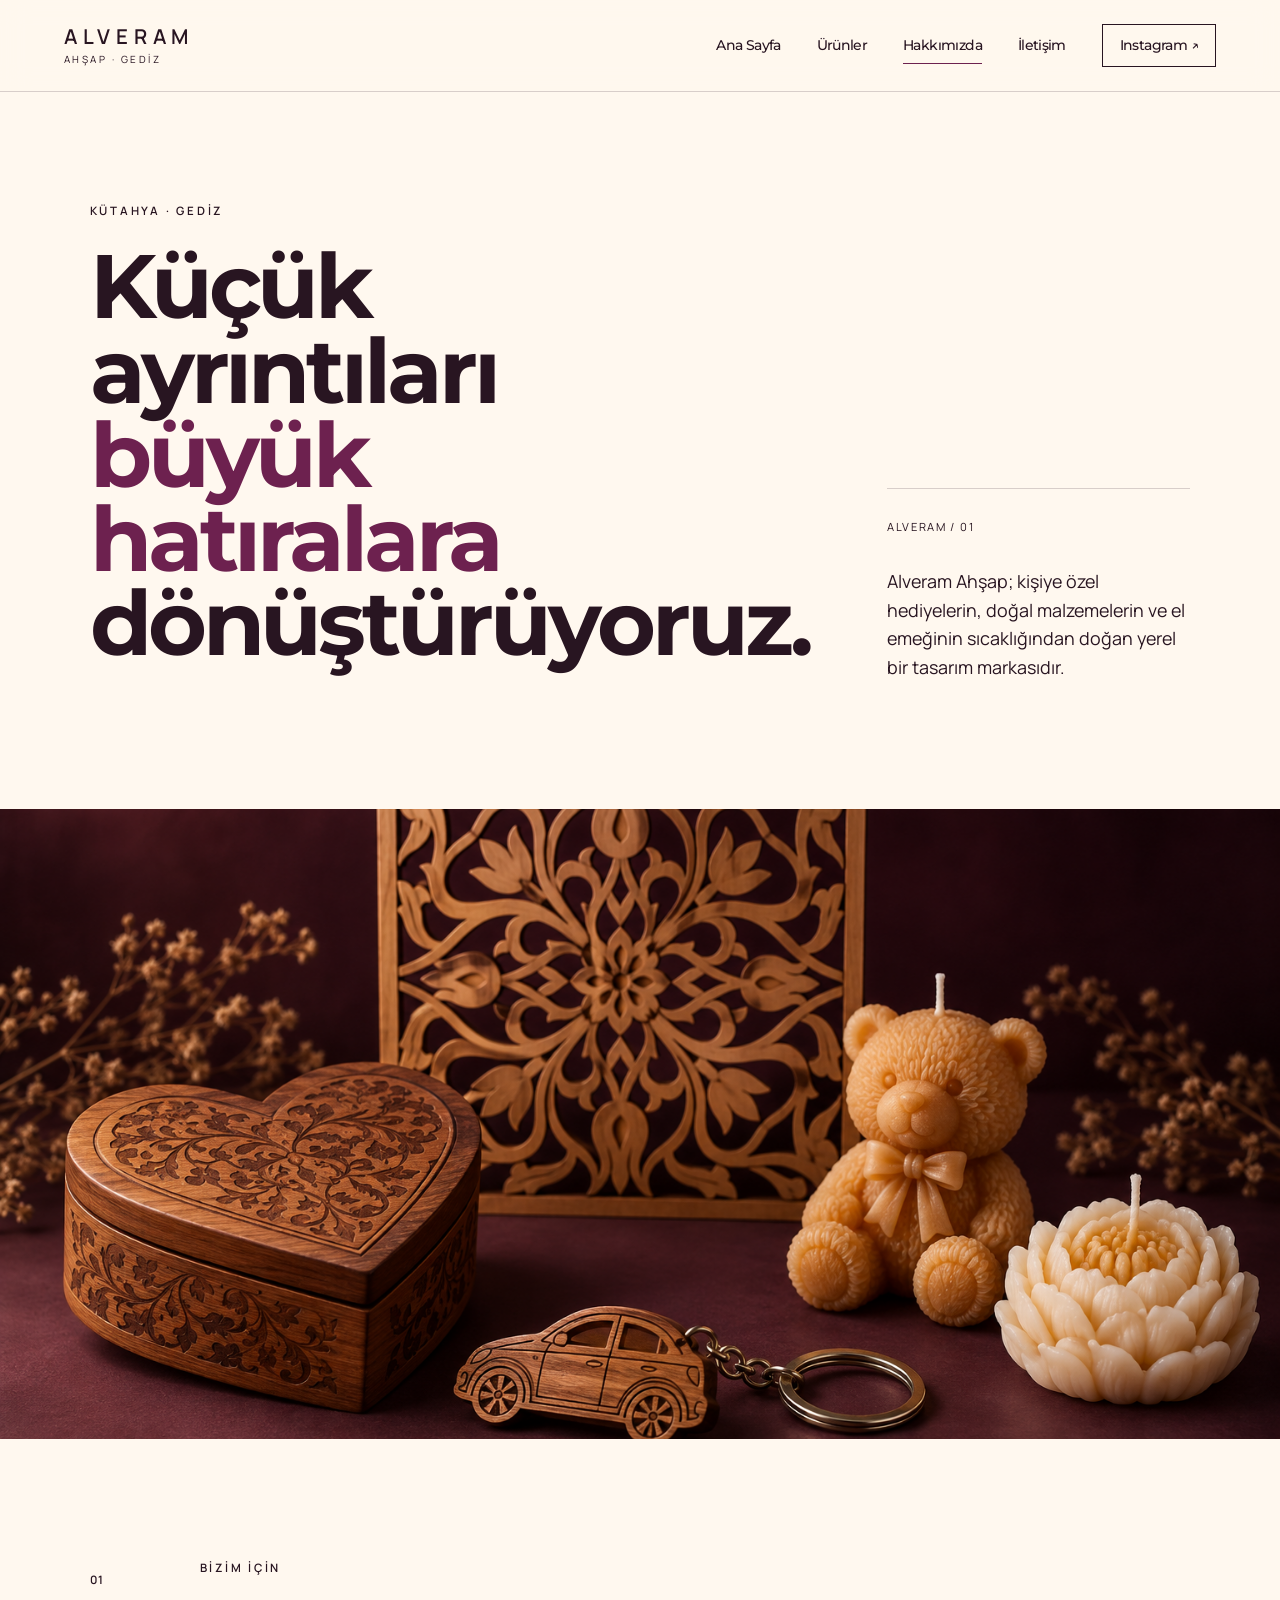
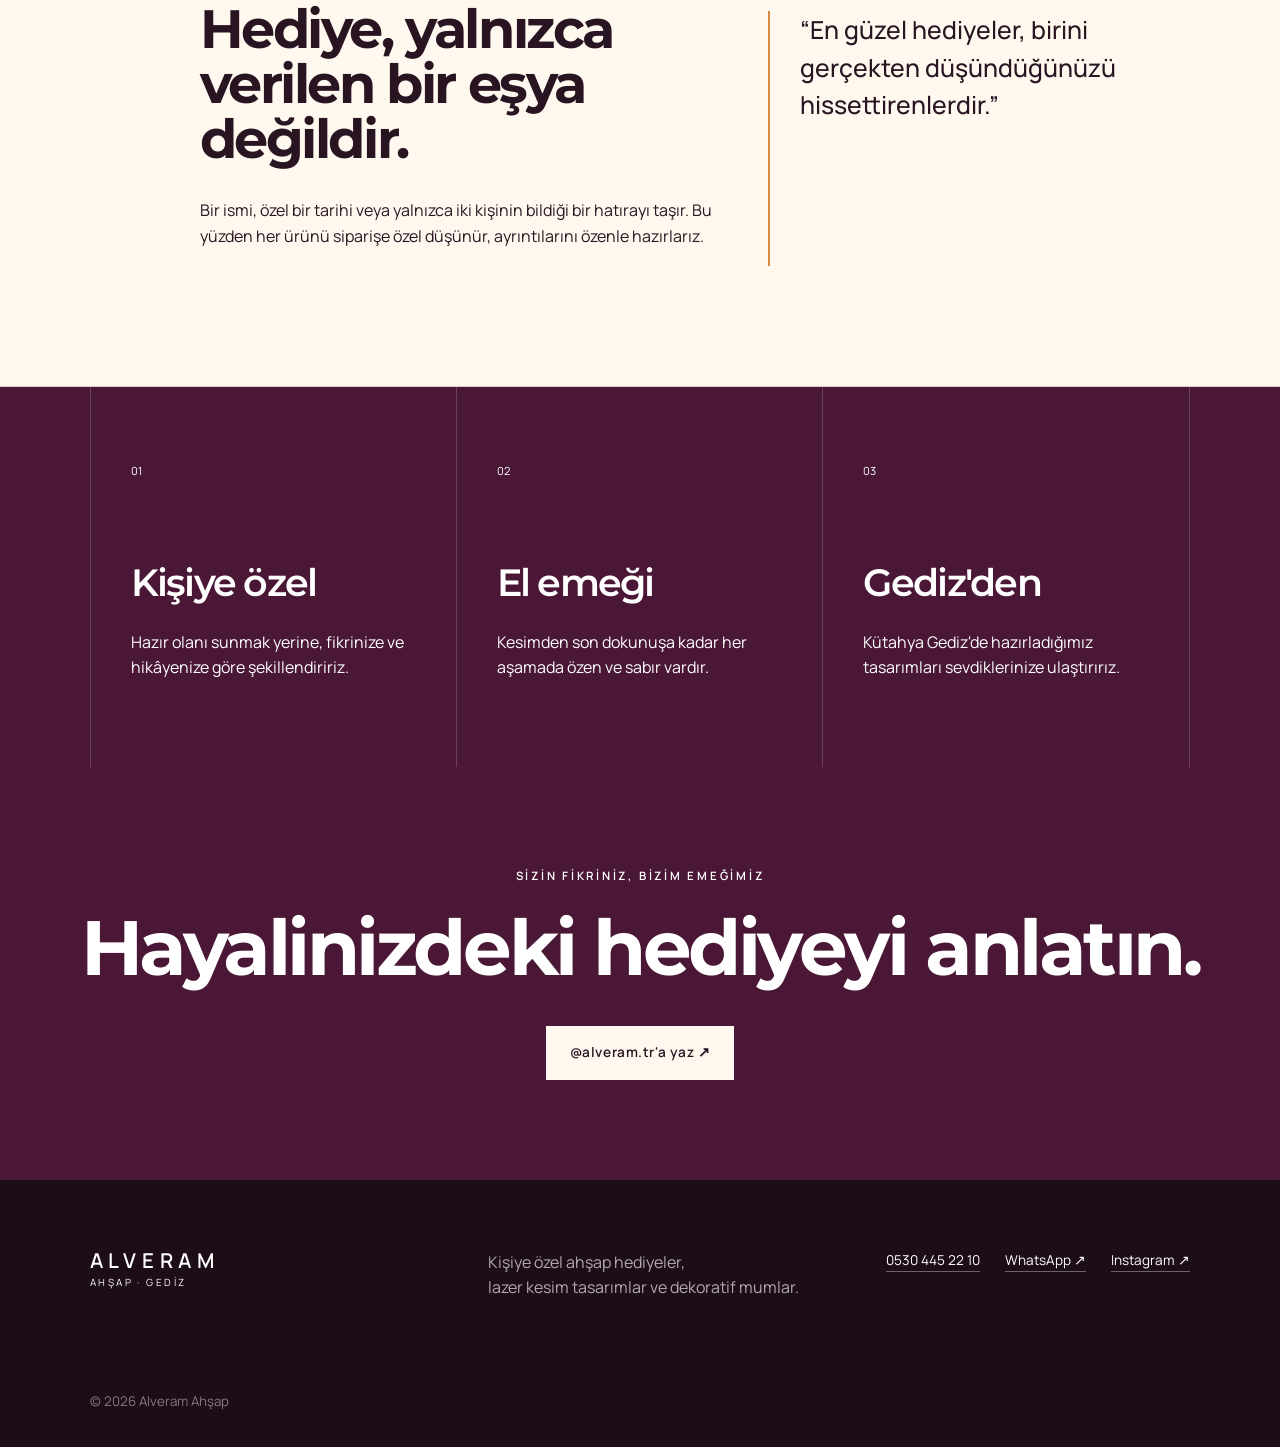
==== hakkimizda.html @ 9554a05e "Add files via upload" ====
<!doctype html>
<html lang="tr"><head><meta charset="UTF-8"><meta name="viewport" content="width=device-width,initial-scale=1"><title>Hakkımızda | Alveram Ahşap</title><meta name="description" content="Alveram Ahşap'ın kişiye özel, el emeği ahşap ve dekoratif mum tasarımlarını yakından tanıyın."><link rel="icon" href="assets/favicon.svg"><link rel="stylesheet" href="assets/style.css"></head>
<body><div id="site-header"></div><main class="page"><section class="about-hero"><div><p class="eyebrow">KÜTAHYA · GEDİZ</p><h1>Küçük ayrıntıları<br><em>büyük hatıralara</em><br>dönüştürüyoruz.</h1></div><div class="about-note"><span>ALVERAM / 01</span><p>Alveram Ahşap; kişiye özel hediyelerin, doğal malzemelerin ve el emeğinin sıcaklığından doğan yerel bir tasarım markasıdır.</p></div></section><section class="about-image"><img src="assets/hero.jpg" alt="Alveram Ahşap el emeği hediye koleksiyonu"></section><section class="manifesto"><p class="section-no">01</p><div><p class="eyebrow">BİZİM İÇİN</p><h2>Hediye, yalnızca verilen bir eşya değildir.</h2><p>Bir ismi, özel bir tarihi veya yalnızca iki kişinin bildiği bir hatırayı taşır. Bu yüzden her ürünü siparişe özel düşünür, ayrıntılarını özenle hazırlarız.</p></div><blockquote>“En güzel hediyeler, birini gerçekten düşündüğünüzü hissettirenlerdir.”</blockquote></section><section class="values"><article><span>01</span><h3>Kişiye özel</h3><p>Hazır olanı sunmak yerine, fikrinize ve hikâyenize göre şekillendiririz.</p></article><article><span>02</span><h3>El emeği</h3><p>Kesimden son dokunuşa kadar her aşamada özen ve sabır vardır.</p></article><article><span>03</span><h3>Gediz'den</h3><p>Kütahya Gediz'de hazırladığımız tasarımları sevdiklerinize ulaştırırız.</p></article></section><section class="cta compact"><p class="eyebrow">SİZİN FİKRİNİZ, BİZİM EMEĞİMİZ</p><h2>Hayalinizdeki hediyeyi anlatın.</h2><a class="button light" href="https://www.instagram.com/alveram.tr/" target="_blank" rel="noopener">@alveram.tr'a yaz ↗</a></section></main><div id="site-footer"></div><script src="assets/app.js"></script></body></html>
---- assets/style.css ----
@import url('https://fonts.googleapis.com/css2?family=Manrope:wght@400;500;600;700&family=Montserrat:wght@600;700;800&display=swap');
:root{--ink:#281521;--plum:#4a1736;--berry:#6d214f;--rose:#e7a8b9;--cream:#fff8ef;--sand:#f2e2ce;--gold:#d68c42;--line:rgba(40,21,33,.18);--serif:'Montserrat',sans-serif;--sans:'Manrope',sans-serif}
*{box-sizing:border-box}html{scroll-behavior:smooth}body{margin:0;background:var(--cream);color:var(--ink);font-family:var(--sans);font-size:16px;line-height:1.6}body.menu-open{overflow:hidden}img{display:block;width:100%;height:100%;object-fit:cover}a{color:inherit;text-decoration:none}.nav{height:92px;padding:0 clamp(22px,5vw,76px);display:flex;align-items:center;justify-content:space-between;border-bottom:1px solid var(--line);position:relative;z-index:20;background:rgba(255,248,239,.94);backdrop-filter:blur(14px)}.brand{display:flex;flex-direction:column;line-height:1}.brand span{font-weight:600;font-size:1.28rem;letter-spacing:.28em}.brand small{font-size:.62rem;letter-spacing:.25em;margin-top:8px}.nav nav{display:flex;align-items:center;gap:clamp(18px,2.8vw,42px)}.nav nav a{font-size:.85rem;font-weight:500;position:relative}.nav nav a:not(.nav-cta)::after{content:'';position:absolute;left:0;right:100%;bottom:-8px;height:1px;background:var(--berry);transition:.3s}.nav nav a:hover::after,.nav nav a.active::after{right:0}.nav-cta{border:1px solid var(--ink);padding:10px 17px}.menu-toggle{display:none;border:0;background:none;width:44px;height:44px;padding:11px}.menu-toggle i{display:block;height:1px;background:var(--ink);margin:7px 0}.hero{min-height:calc(100vh - 92px);display:grid;grid-template-columns:46% 54%;padding-left:clamp(22px,7vw,110px);overflow:hidden}.hero-copy{display:flex;flex-direction:column;justify-content:center;padding:70px 8vw 70px 0;position:relative}.hero-copy:after{content:'A';position:absolute;font-family:var(--serif);font-style:italic;font-size:29rem;line-height:1;color:rgba(109,33,79,.045);z-index:-1;left:-4vw;bottom:-5rem}.eyebrow{font-size:.72rem;font-weight:600;letter-spacing:.24em;margin:0 0 24px}.hero h1,.page-head h1,.about-hero h1,.contact-hero h1{font-size:clamp(3.5rem,7vw,7rem);line-height:.9;letter-spacing:-.055em;margin:0 0 34px;font-weight:500}.hero h1 em,.page-head h1 em,.about-hero h1 em,.contact-hero h1 em{font-family:var(--serif);color:var(--berry);font-weight:500}.hero-copy>p:not(.eyebrow){max-width:520px;font-size:1.12rem}.hero-actions{display:flex;align-items:center;gap:30px;margin-top:28px}.button{display:inline-flex;justify-content:center;align-items:center;min-height:54px;padding:13px 24px;font-size:.85rem;font-weight:600;letter-spacing:.04em}.primary{background:var(--plum);color:white}.text-link{font-size:.9rem;font-weight:600;border-bottom:1px solid var(--ink);padding-bottom:4px}.hero-visual{position:relative;min-height:650px;background:var(--plum)}.hero-visual img{filter:saturate(.92)}.stamp{position:absolute;left:-60px;bottom:60px;width:122px;height:122px;border-radius:50%;background:var(--gold);display:flex;align-items:center;justify-content:center;text-align:center;font-size:.68rem;font-weight:600;letter-spacing:.16em;transform:rotate(-9deg)}.intro,.process,.manifesto,.order-guide{padding:120px clamp(22px,7vw,110px);display:grid;grid-template-columns:70px minmax(260px,1fr) minmax(280px,.8fr);gap:40px;border-bottom:1px solid var(--line)}.section-no{font-size:.72rem;font-weight:600;letter-spacing:.14em}.intro h2,.process h2,.catalog-title h2,.manifesto h2,.order-guide h2{font-family:var(--serif);font-size:clamp(2.2rem,4.2vw,4rem);font-style:italic;font-weight:500;line-height:1.08;margin:0}.intro>p:last-child{max-width:450px;margin-top:48px}.featured{display:grid;grid-template-columns:1fr 1fr}.feature-card{height:680px;position:relative;overflow:hidden}.feature-card:after{content:'';position:absolute;inset:40% 0 0;background:linear-gradient(transparent,rgba(28,8,20,.88))}.feature-card img{transition:transform .7s}.feature-card:hover img{transform:scale(1.035)}.feature-card>div{position:absolute;z-index:2;left:50px;right:50px;bottom:42px;color:white}.feature-card span,.contact-card>span{font-size:.67rem;letter-spacing:.18em;font-weight:600}.feature-card h3{font-family:var(--serif);font-size:2.2rem;font-style:italic;margin:7px 0 12px}.feature-card a{font-size:.8rem;border-bottom:1px solid currentColor;padding-bottom:4px}.process{background:var(--sand);grid-template-columns:70px .65fr 1.35fr}.process ol{list-style:none;padding:0;margin:0}.process li{display:grid;grid-template-columns:50px 1fr;column-gap:18px;padding:24px 0;border-top:1px solid var(--line)}.process li b{grid-row:1/3;font-size:.7rem}.process li span{font-weight:600;font-size:1.1rem}.process li p{margin:5px 0 0;color:rgba(40,21,33,.68)}.cta{padding:130px 22px;text-align:center;background:var(--plum);color:white}.cta h2{font-family:var(--serif);font-size:clamp(3rem,7vw,6.5rem);font-style:italic;font-weight:500;line-height:1;margin:0 0 38px}.light{background:var(--cream);color:var(--ink)}.page{overflow:hidden}.page-head{padding:110px clamp(22px,7vw,110px) 80px}.page-head>p:last-child{max-width:590px;font-size:1.1rem}.category-nav{position:sticky;top:0;z-index:12;display:flex;justify-content:center;gap:10px;padding:16px 22px;background:var(--plum);color:white}.category-nav a{padding:8px 18px;font-size:.8rem;border:1px solid rgba(255,255,255,.3)}.catalog-section{padding:110px clamp(22px,7vw,110px)}.catalog-section.alt{background:var(--sand)}.catalog-title{display:grid;grid-template-columns:70px 1fr;gap:40px;margin-bottom:58px}.product-grid{display:grid;grid-template-columns:repeat(3,1fr);border-top:1px solid var(--line);border-left:1px solid var(--line)}.product-card{min-height:330px;padding:35px;border-right:1px solid var(--line);border-bottom:1px solid var(--line);display:flex;flex-direction:column;justify-content:flex-end}.product-card.visual{padding:0;grid-row:span 2;min-height:660px}.product-card.visual.tall{grid-row:auto;min-height:430px}.product-card>span{font-size:.7rem;letter-spacing:.14em;margin-bottom:auto}.product-card h3{font-family:var(--serif);font-style:italic;font-weight:500;font-size:2rem;line-height:1.1;margin:30px 0 10px}.product-card p{margin:0;color:rgba(40,21,33,.68)}.compact{padding:100px 22px}.compact h2{font-size:clamp(2.7rem,6vw,5.5rem)}.about-hero{padding:110px clamp(22px,7vw,110px);display:grid;grid-template-columns:1.4fr .6fr;gap:7vw;align-items:end}.about-note{border-top:1px solid var(--line);padding-top:24px}.about-note span{font-size:.7rem;letter-spacing:.15em}.about-note p{font-size:1.12rem;margin-top:28px}.about-image{height:70vh;min-height:540px}.manifesto{grid-template-columns:70px 1fr .8fr}.manifesto>div>p:last-child{max-width:650px;margin-top:32px}.manifesto blockquote{font-family:var(--serif);font-size:2rem;font-style:italic;line-height:1.35;margin:52px 0 0;padding-left:30px;border-left:2px solid var(--gold)}.values{display:grid;grid-template-columns:repeat(3,1fr);background:var(--plum);color:white;padding:0 clamp(22px,7vw,110px)}.values article{padding:70px 40px;min-height:320px;border-right:1px solid rgba(255,255,255,.18)}.values article:first-child{border-left:1px solid rgba(255,255,255,.18)}.values span{font-size:.7rem}.values h3{font-family:var(--serif);font-style:italic;font-size:2.4rem;font-weight:500;margin:70px 0 12px}.contact-hero{padding:110px clamp(22px,7vw,110px) 90px}.contact-hero>p:last-child{max-width:670px;font-size:1.12rem}.contact-grid{display:grid;grid-template-columns:1fr 1fr}.contact-card{min-height:420px;padding:60px clamp(28px,6vw,90px);display:flex;flex-direction:column;align-items:flex-start}.contact-card.instagram{background:var(--berry);color:white}.contact-card.location{background:var(--sand)}.contact-card h2{font-family:var(--serif);font-size:clamp(2.7rem,5vw,5rem);font-style:italic;font-weight:500;margin:50px 0 15px;line-height:1}.contact-card p{max-width:480px}.contact-card b{margin-top:auto;border-bottom:1px solid currentColor}.order-guide{grid-template-columns:70px .8fr 1.2fr}.order-guide ul{list-style:none;margin:0;padding:0}.order-guide li{padding:22px 0;border-top:1px solid var(--line);font-weight:500}.order-guide li span{display:inline-block;width:54px;font-size:.7rem}footer{padding:70px clamp(22px,7vw,110px) 35px;background:#1d0d17;color:white;display:grid;grid-template-columns:1fr 1fr auto;gap:50px;align-items:start}.footer-brand{color:white}footer p{margin:0;color:rgba(255,255,255,.65)}footer>div:nth-child(3){display:flex;gap:25px}footer a{font-size:.85rem;border-bottom:1px solid rgba(255,255,255,.35)}footer>small{grid-column:1/-1;margin-top:40px;color:rgba(255,255,255,.45)}
@media(max-width:900px){.nav{height:76px}.nav nav{display:none;position:fixed;inset:76px 0 0;background:var(--cream);flex-direction:column;align-items:flex-start;padding:50px 28px;gap:28px}.nav nav.open{display:flex}.nav nav a{font-family:var(--serif);font-style:italic;font-size:2rem}.nav-cta{font-family:var(--sans)!important;font-style:normal!important;font-size:.85rem!important}.menu-toggle{display:block}.hero{grid-template-columns:1fr;padding:0}.hero-copy{padding:80px 24px}.hero-copy:after{font-size:18rem}.hero-visual{min-height:520px}.stamp{left:auto;right:20px;bottom:20px;width:102px;height:102px}.intro,.process,.manifesto,.order-guide{padding:80px 24px;grid-template-columns:45px 1fr}.intro>p:last-child,.process ol,.manifesto blockquote,.order-guide ul{grid-column:2}.featured{grid-template-columns:1fr}.feature-card{height:560px}.feature-card>div{left:26px;right:26px}.process{grid-template-columns:45px 1fr}.page-head,.about-hero,.contact-hero{padding:80px 24px 60px}.category-nav{justify-content:flex-start;overflow-x:auto}.category-nav a{white-space:nowrap}.catalog-section{padding:80px 24px}.product-grid{grid-template-columns:1fr 1fr}.product-card.visual{grid-row:auto;min-height:430px}.about-hero{grid-template-columns:1fr}.about-image{height:58vh}.values{grid-template-columns:1fr;padding:0 24px}.values article,.values article:first-child{border-left:1px solid rgba(255,255,255,.18);border-bottom:1px solid rgba(255,255,255,.18)}.contact-grid{grid-template-columns:1fr}.order-guide{grid-template-columns:45px 1fr}footer{grid-template-columns:1fr 1fr}.footer-brand{grid-column:1/-1}}
@media(max-width:580px){.brand span{font-size:1.05rem}.hero h1,.page-head h1,.about-hero h1,.contact-hero h1{font-size:3.3rem}.hero-actions{align-items:flex-start;flex-direction:column}.hero-visual{min-height:440px}.intro,.process,.manifesto,.order-guide{grid-template-columns:1fr;gap:20px}.intro>p:last-child,.process ol,.manifesto blockquote,.order-guide ul{grid-column:1}.section-no{margin-bottom:0}.feature-card{height:500px}.catalog-title{grid-template-columns:1fr;gap:12px}.product-grid{grid-template-columns:1fr}.product-card{min-height:270px}.contact-card{min-height:380px}.cta{padding:90px 22px}footer{grid-template-columns:1fr}footer>div:nth-child(3){flex-direction:column;align-items:flex-start;gap:12px}}
@media(prefers-reduced-motion:reduce){html{scroll-behavior:auto}.feature-card img{transition:none}}

/* Daha doğal, çağdaş marka tipografisi */
:root{--serif:'Montserrat',sans-serif;--sans:'Manrope',sans-serif}
.hero h1,.page-head h1,.about-hero h1,.contact-hero h1,.intro h2,.process h2,.catalog-title h2,.manifesto h2,.order-guide h2,.feature-card h3,.product-card h3,.values h3,.contact-card h2,.cta h2,.nav nav a{font-family:var(--serif);font-style:normal;letter-spacing:-.045em}
.hero h1,.page-head h1,.about-hero h1,.contact-hero h1{font-weight:700;line-height:.94}
.hero h1 em,.page-head h1 em,.about-hero h1 em,.contact-hero h1 em{font-family:inherit;font-style:normal;font-weight:700;color:var(--berry)}
.intro h2,.process h2,.catalog-title h2,.manifesto h2,.order-guide h2,.cta h2{font-weight:700;line-height:1.02}
.feature-card h3,.product-card h3,.values h3,.contact-card h2{font-weight:600}
.hero-copy:after{font-family:var(--serif);font-style:normal;font-weight:800}
.manifesto blockquote{font-family:var(--sans);font-style:normal;font-size:1.55rem;font-weight:500;line-height:1.5}
@media(max-width:900px){.nav nav a{font-family:var(--serif);font-style:normal;font-weight:700;letter-spacing:-.03em}.nav-cta{font-family:var(--sans)!important;font-style:normal!important;letter-spacing:0!important}}

/* Mobil menü: içerikten tamamen bağımsız, tam ekran katman */
@media(max-width:900px){
  .nav{position:relative;z-index:1000;background:var(--cream)}
  .nav nav{position:fixed;z-index:999;top:76px;right:0;bottom:0;left:0;width:100%;height:calc(100dvh - 76px);padding:42px 28px 32px;background:var(--cream);overflow-y:auto;overscroll-behavior:contain;align-items:flex-start;justify-content:flex-start;gap:0}
  .nav nav.open{display:flex}
  .nav nav a{display:block;width:100%;padding:18px 0;border-bottom:1px solid var(--line);font-size:clamp(1.55rem,7vw,2rem);line-height:1.15}
  .nav nav a:not(.nav-cta)::after{display:none}
  .nav nav .nav-cta{width:auto;margin-top:28px;padding:13px 18px;border:1px solid var(--ink);font-size:.9rem!important}
  .menu-toggle{position:relative;z-index:1001}
  .menu-toggle i{transition:transform .25s ease,opacity .2s ease}
  .menu-toggle[aria-expanded="true"] i:first-child{transform:translateY(4px) rotate(45deg)}
  .menu-toggle[aria-expanded="true"] i:last-child{transform:translateY(-4px) rotate(-45deg)}
  body.menu-open main,body.menu-open #site-footer{visibility:hidden}
}

/* Telefon ekranlarında taşma ve iletişim düzeni */
html,body{width:100%;max-width:100%;overflow-x:hidden}
body *{min-width:0}
img,svg{max-width:100%}
.contact-actions{display:flex;flex-wrap:wrap;gap:12px;margin-top:auto;padding-top:28px}
.contact-actions a{display:inline-flex;align-items:center;min-height:46px;padding:10px 16px;border:1px solid currentColor;font-size:.85rem;font-weight:700}
.cta-actions{display:flex;flex-wrap:wrap;justify-content:center;gap:14px}
.outline-light{color:white;border:1px solid rgba(255,255,255,.7)}
.simple-grid .product-card{min-height:300px}
@media(max-width:900px){
  .hero,.page,.catalog-section,.product-grid,.contact-grid,.about-hero,.intro,.process,.manifesto,.order-guide,footer{width:100%;max-width:100%}
  .hero-copy,.page-head,.catalog-section,.contact-hero,.about-hero,.contact-card,.product-card{overflow-wrap:anywhere}
  .category-nav{max-width:100vw;-webkit-overflow-scrolling:touch;scrollbar-width:none}
  .category-nav::-webkit-scrollbar{display:none}
  footer>div:nth-child(3){flex-wrap:wrap}
}
@media(max-width:580px){
  .hero h1,.page-head h1,.about-hero h1,.contact-hero h1{font-size:clamp(2.55rem,13vw,3.2rem);line-height:1}
  .intro h2,.process h2,.catalog-title h2,.manifesto h2,.order-guide h2,.cta h2{font-size:clamp(2rem,10vw,3rem)}
  .product-card h3,.values h3,.contact-card h2{font-size:clamp(1.65rem,8vw,2.3rem)}
  .hero-copy,.page-head,.catalog-section,.contact-hero,.about-hero{padding-left:20px;padding-right:20px}
  .hero-actions,.cta-actions,.contact-actions{width:100%}
  .hero-actions .button,.cta-actions .button,.contact-actions a{width:100%;justify-content:center;text-align:center}
  .product-grid,.contact-grid,.values{grid-template-columns:minmax(0,1fr)}
  .product-card.visual,.product-card.visual.tall{min-height:380px}
  footer{padding-left:22px;padding-right:22px}
  footer>div:nth-child(3){width:100%;flex-direction:column;align-items:flex-start}
}

/* Ürünler sayfası */
.products-hero{display:grid;grid-template-columns:minmax(0,1fr) minmax(420px,.82fr);min-height:720px;background:var(--cream)}
.products-hero-copy{display:flex;flex-direction:column;justify-content:center;padding:90px clamp(32px,7vw,110px)}
.products-hero h1{margin:0 0 34px;font-family:var(--serif);font-size:clamp(3.8rem,6.5vw,6.8rem);font-weight:700;letter-spacing:-.065em;line-height:.9}
.products-hero h1 span{color:var(--berry)}
.products-hero-copy>p:not(.eyebrow){max-width:590px;margin:0 0 30px;font-size:1.08rem}
.products-hero-copy .text-link{align-self:flex-start}
.products-hero-image{position:relative;min-height:620px;overflow:hidden;background:var(--plum)}
.products-hero-image img{transition:transform .7s ease}
.products-hero-image:hover img{transform:scale(1.025)}
.products-hero-image>span{position:absolute;right:30px;bottom:30px;display:flex;width:118px;height:118px;align-items:center;justify-content:center;border-radius:50%;background:var(--gold);font-size:.65rem;font-weight:700;letter-spacing:.14em;line-height:1.5;text-align:center;transform:rotate(7deg)}
.product-categories{top:0;gap:12px;padding:18px clamp(22px,7vw,110px);justify-content:flex-start}
.product-categories a{flex:0 0 auto;border-radius:999px;padding:9px 18px;background:rgba(255,255,255,.05);transition:background .2s,color .2s}
.product-categories a:hover{background:var(--cream);color:var(--plum)}
.collection{padding:110px clamp(22px,7vw,110px);scroll-margin-top:72px}
.collection-tinted{background:var(--sand)}
.collection-heading{display:grid;grid-template-columns:70px minmax(0,1fr);gap:28px;max-width:980px;margin-bottom:52px}
.collection-heading>span{padding-top:8px;font-size:.72rem;font-weight:700;letter-spacing:.14em}
.collection-heading .eyebrow{margin-bottom:18px}
.collection-heading h2{margin:0;font-family:var(--serif);font-size:clamp(2.5rem,4.5vw,4.8rem);font-weight:700;letter-spacing:-.055em;line-height:1}
.collection-layout{display:grid;grid-template-columns:minmax(0,1.1fr) minmax(320px,.9fr);gap:0;border:1px solid var(--line)}
.collection-layout.reverse{grid-template-columns:minmax(320px,.9fr) minmax(0,1.1fr)}
.collection-layout.reverse .collection-image{order:2}
.collection-image{position:relative;min-height:650px;margin:0;overflow:hidden;background:var(--plum)}
.collection-image img{transition:transform .6s ease}
.collection-image:hover img{transform:scale(1.025)}
.collection-image figcaption{position:absolute;left:20px;bottom:20px;padding:9px 13px;background:rgba(255,248,239,.92);font-size:.7rem;font-weight:600;letter-spacing:.04em}
.collection-image.wide-crop img{object-position:center}
.collection-cards{display:grid;grid-template-rows:repeat(3,1fr)}
.collection-cards.two-cards{grid-template-rows:repeat(2,1fr)}
.collection-cards article{display:grid;grid-template-columns:46px minmax(0,1fr);align-content:center;padding:34px clamp(26px,4vw,58px);border-bottom:1px solid var(--line)}
.collection-cards article:last-child{border-bottom:0}
.collection-cards article>span{grid-row:1/3;padding-top:7px;font-size:.68rem;font-weight:700;letter-spacing:.12em}
.collection-cards h3,.compact-products h3{margin:0 0 10px;font-family:var(--serif);font-size:clamp(1.45rem,2.4vw,2.15rem);font-weight:700;letter-spacing:-.04em;line-height:1.08}
.collection-cards p,.compact-products p{margin:0;color:rgba(40,21,33,.68)}
.compact-products{display:grid;grid-template-columns:repeat(3,minmax(0,1fr));border-top:1px solid var(--line);border-left:1px solid var(--line)}
.compact-products article{display:flex;min-height:330px;flex-direction:column;justify-content:flex-end;padding:34px;border-right:1px solid var(--line);border-bottom:1px solid var(--line)}
.compact-products b{margin-bottom:auto;font-size:.68rem;letter-spacing:.12em}
.product-order{display:grid;grid-template-columns:minmax(0,1fr) auto;gap:60px;align-items:end;padding:100px clamp(22px,7vw,110px);background:var(--plum);color:white}
.product-order h2{max-width:820px;margin:0 0 24px;font-family:var(--serif);font-size:clamp(2.7rem,5vw,5.2rem);font-weight:700;letter-spacing:-.055em;line-height:1}
.product-order>div>p:last-child{max-width:650px;color:rgba(255,255,255,.72)}
.product-order-actions{display:flex;min-width:230px;flex-direction:column;gap:18px;align-items:stretch;text-align:center}
.product-order-actions>a:last-child{padding:12px;border-bottom:1px solid rgba(255,255,255,.55);font-weight:700}
@media(max-width:900px){
  .products-hero{grid-template-columns:1fr;min-height:auto}
  .products-hero-copy{padding:76px 24px 64px}
  .products-hero h1{font-size:clamp(3rem,11vw,5rem)}
  .products-hero-image{min-height:520px}
  .product-categories{position:sticky;top:0;z-index:50;display:flex;flex-wrap:nowrap;gap:8px;overflow-x:auto;padding:14px 18px}
  .product-categories a{flex:0 0 auto;width:auto;padding:9px 15px;font-size:.78rem}
  .collection{padding:76px 22px}
  .collection-layout,.collection-layout.reverse{grid-template-columns:1fr}
  .collection-layout.reverse .collection-image{order:0}
  .collection-image{min-height:520px}
  .compact-products{grid-template-columns:1fr}
  .compact-products article{min-height:240px}
  .product-order{grid-template-columns:1fr;align-items:start}
  .product-order-actions{min-width:0;max-width:360px}
}
@media(max-width:580px){
  .products-hero-copy{padding:62px 20px 52px}
  .products-hero h1{font-size:clamp(2.75rem,13vw,3.8rem);line-height:.95}
  .products-hero-copy>p:not(.eyebrow){font-size:1rem}
  .products-hero-image{min-height:390px}
  .products-hero-image>span{right:18px;bottom:18px;width:92px;height:92px;font-size:.55rem}
  .collection{padding:64px 18px}
  .collection-heading{grid-template-columns:1fr;gap:8px;margin-bottom:30px}
  .collection-heading>span{padding:0}
  .collection-heading h2{font-size:clamp(2rem,10vw,2.75rem)}
  .collection-image{min-height:350px}
  .collection-image figcaption{right:12px;bottom:12px;left:12px;text-align:center}
  .collection-cards{grid-template-rows:none}
  .collection-cards.two-cards{grid-template-rows:none}
  .collection-cards article{grid-template-columns:36px minmax(0,1fr);padding:26px 20px}
  .collection-cards article>span{padding-top:4px}
  .collection-cards h3,.compact-products h3{font-size:1.5rem}
  .compact-products article{min-height:0;padding:26px 22px}
  .compact-products b{margin:0 0 34px}
  .product-order{gap:36px;padding:72px 20px}
  .product-order h2{font-size:clamp(2.2rem,11vw,3rem)}
  .product-order-actions{width:100%;max-width:none}
}
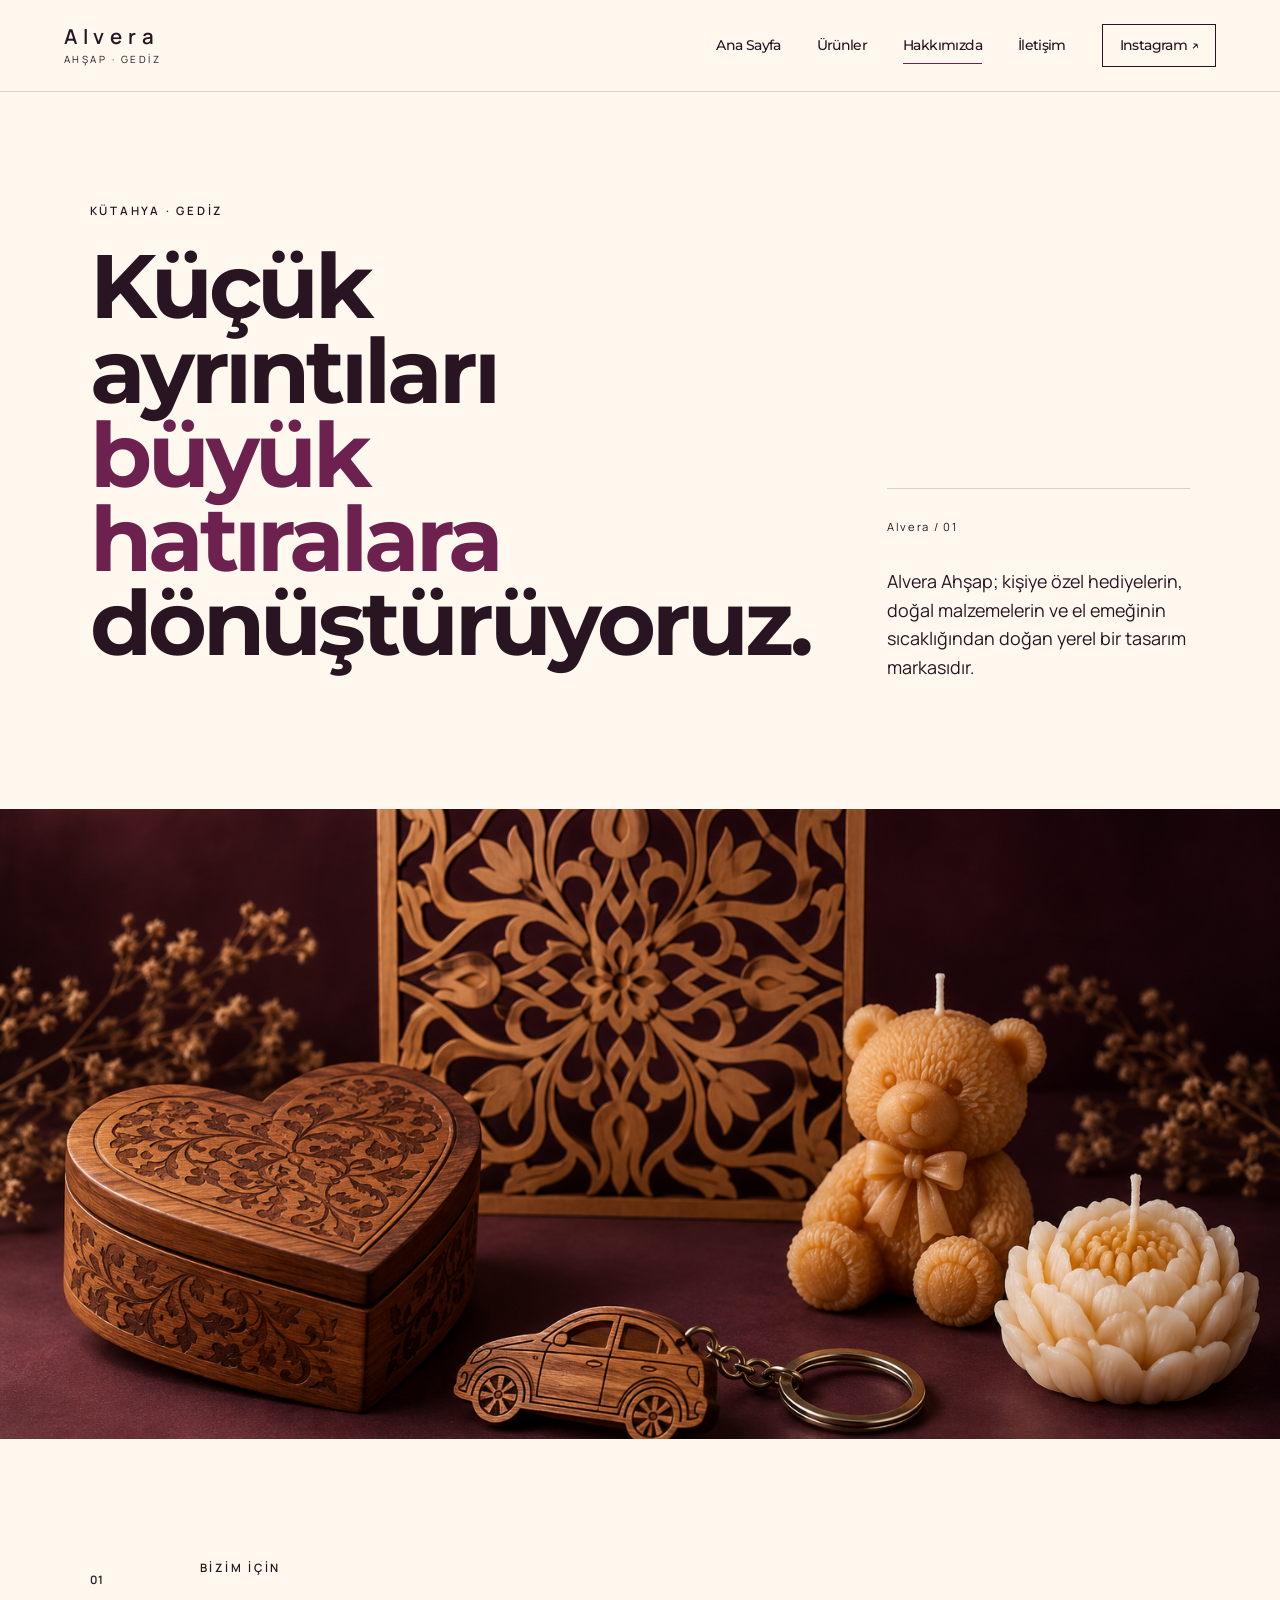
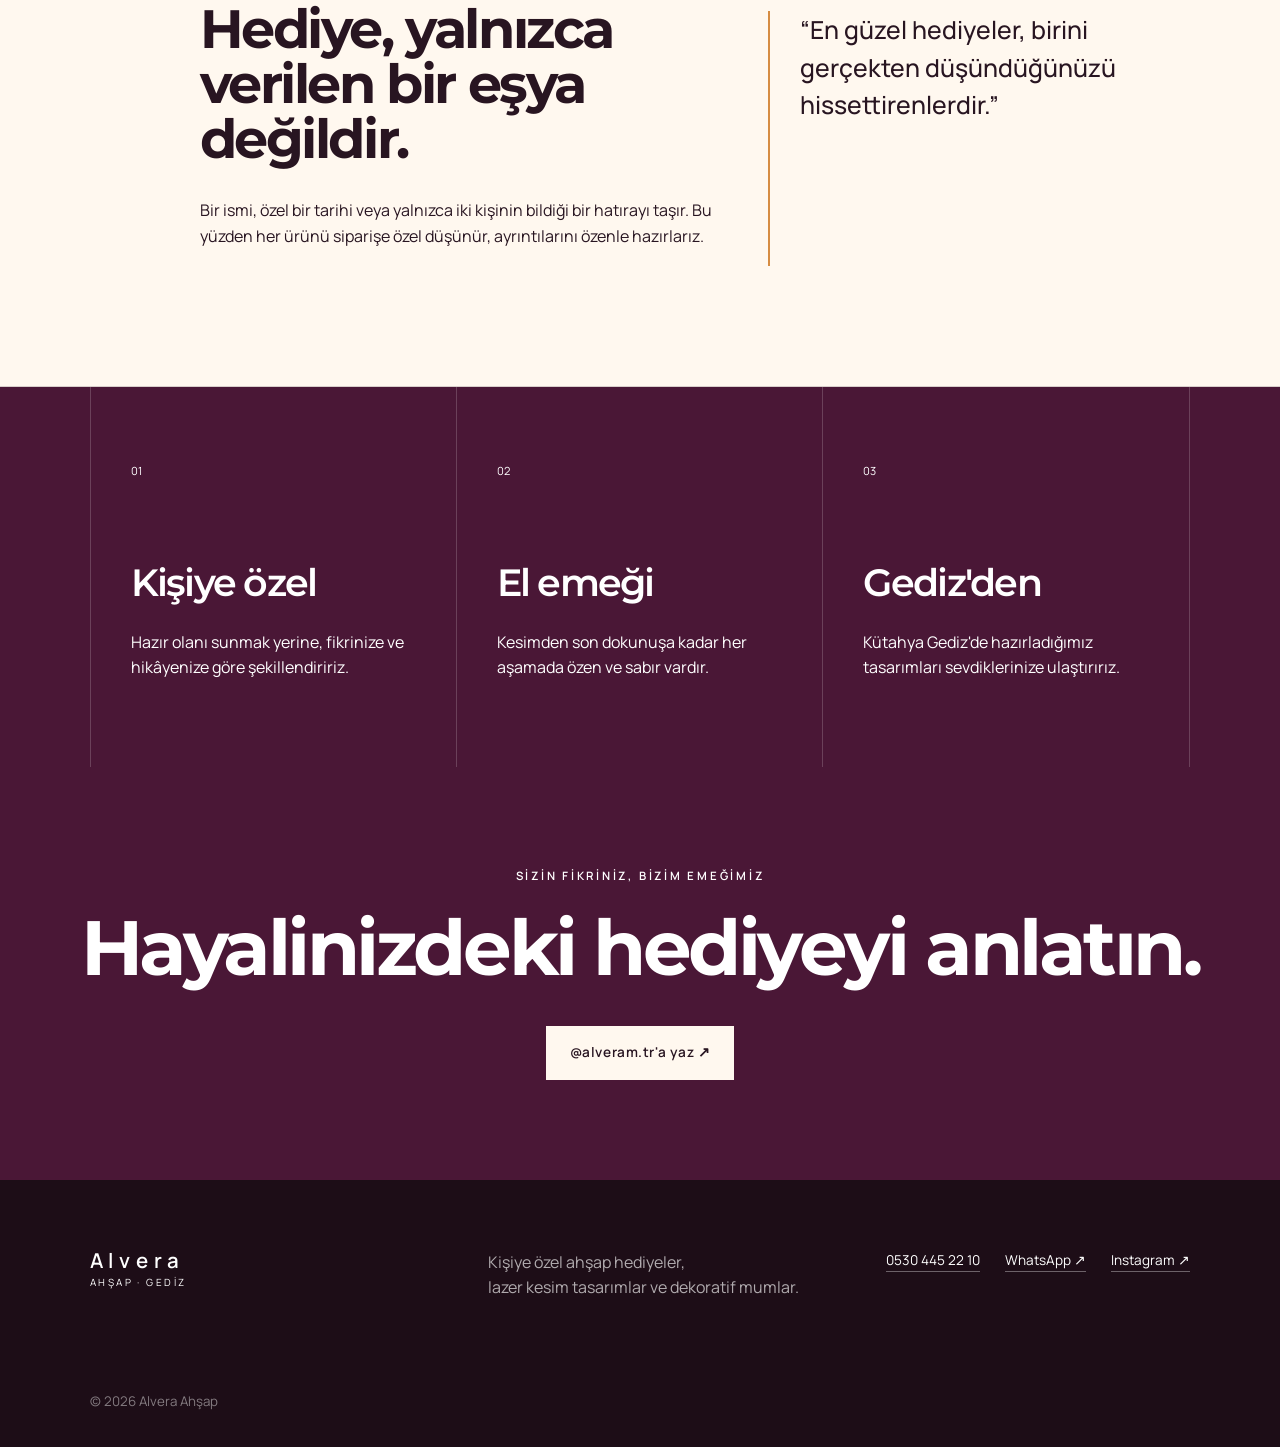
==== commit 128ab988: "Add files via upload" ====
--- a/hakkimizda.html
+++ b/hakkimizda.html
@@ -1,3 +1,3 @@
 <!doctype html>
-<html lang="tr"><head><meta charset="UTF-8"><meta name="viewport" content="width=device-width,initial-scale=1"><title>Hakkımızda | Alveram Ahşap</title><meta name="description" content="Alveram Ahşap'ın kişiye özel, el emeği ahşap ve dekoratif mum tasarımlarını yakından tanıyın."><link rel="icon" href="assets/favicon.svg"><link rel="stylesheet" href="assets/style.css"></head>
-<body><div id="site-header"></div><main class="page"><section class="about-hero"><div><p class="eyebrow">KÜTAHYA · GEDİZ</p><h1>Küçük ayrıntıları<br><em>büyük hatıralara</em><br>dönüştürüyoruz.</h1></div><div class="about-note"><span>ALVERAM / 01</span><p>Alveram Ahşap; kişiye özel hediyelerin, doğal malzemelerin ve el emeğinin sıcaklığından doğan yerel bir tasarım markasıdır.</p></div></section><section class="about-image"><img src="assets/hero.jpg" alt="Alveram Ahşap el emeği hediye koleksiyonu"></section><section class="manifesto"><p class="section-no">01</p><div><p class="eyebrow">BİZİM İÇİN</p><h2>Hediye, yalnızca verilen bir eşya değildir.</h2><p>Bir ismi, özel bir tarihi veya yalnızca iki kişinin bildiği bir hatırayı taşır. Bu yüzden her ürünü siparişe özel düşünür, ayrıntılarını özenle hazırlarız.</p></div><blockquote>“En güzel hediyeler, birini gerçekten düşündüğünüzü hissettirenlerdir.”</blockquote></section><section class="values"><article><span>01</span><h3>Kişiye özel</h3><p>Hazır olanı sunmak yerine, fikrinize ve hikâyenize göre şekillendiririz.</p></article><article><span>02</span><h3>El emeği</h3><p>Kesimden son dokunuşa kadar her aşamada özen ve sabır vardır.</p></article><article><span>03</span><h3>Gediz'den</h3><p>Kütahya Gediz'de hazırladığımız tasarımları sevdiklerinize ulaştırırız.</p></article></section><section class="cta compact"><p class="eyebrow">SİZİN FİKRİNİZ, BİZİM EMEĞİMİZ</p><h2>Hayalinizdeki hediyeyi anlatın.</h2><a class="button light" href="https://www.instagram.com/alveram.tr/" target="_blank" rel="noopener">@alveram.tr'a yaz ↗</a></section></main><div id="site-footer"></div><script src="assets/app.js"></script></body></html>
+<html lang="tr"><head><meta charset="UTF-8"><meta name="viewport" content="width=device-width,initial-scale=1"><title>Alvera Hakkımızda | Kişiye Özel Hediye ve Tasarım – Gediz</title><meta name="description" content="Alvera; Gediz, Kütahya’da kişiye özel hediye, takı, ahşap tasarım, lazer kesim ve dekoratif ürünler hazırlayan yerel tasarım markasıdır."><meta name="keywords" content="Alvera, Alvera hediye, Alvera takı, Alvera Gediz, Alvera Kütahya, kişiye özel hediye, hediyelik eşya, takı, ahşap hediye, lazer kesim, dekoratif mum, kişiye özel tasarım"><meta name="robots" content="index, follow"><meta name="author" content="Alvera"><meta property="og:type" content="website"><meta property="og:locale" content="tr_TR"><meta property="og:site_name" content="Alvera"><meta property="og:title" content="Alvera Hakkımızda | Kişiye Özel Hediye ve Tasarım – Gediz"><meta property="og:description" content="Alvera; Gediz, Kütahya’da kişiye özel hediye, takı, ahşap tasarım, lazer kesim ve dekoratif ürünler hazırlayan yerel tasarım markasıdır."><meta name="twitter:card" content="summary_large_image"><meta name="twitter:title" content="Alvera Hakkımızda | Kişiye Özel Hediye ve Tasarım – Gediz"><meta name="twitter:description" content="Alvera; Gediz, Kütahya’da kişiye özel hediye, takı, ahşap tasarım, lazer kesim ve dekoratif ürünler hazırlayan yerel tasarım markasıdır."><link rel="icon" href="assets/favicon.svg"><link rel="stylesheet" href="assets/style.css"></head>
+<body><div id="site-header"></div><main class="page"><section class="about-hero"><div><p class="eyebrow">KÜTAHYA · GEDİZ</p><h1>Küçük ayrıntıları<br><em>büyük hatıralara</em><br>dönüştürüyoruz.</h1></div><div class="about-note"><span>Alvera / 01</span><p>Alvera Ahşap; kişiye özel hediyelerin, doğal malzemelerin ve el emeğinin sıcaklığından doğan yerel bir tasarım markasıdır.</p></div></section><section class="about-image"><img src="assets/hero.jpg" alt="Alvera Ahşap el emeği hediye koleksiyonu"></section><section class="manifesto"><p class="section-no">01</p><div><p class="eyebrow">BİZİM İÇİN</p><h2>Hediye, yalnızca verilen bir eşya değildir.</h2><p>Bir ismi, özel bir tarihi veya yalnızca iki kişinin bildiği bir hatırayı taşır. Bu yüzden her ürünü siparişe özel düşünür, ayrıntılarını özenle hazırlarız.</p></div><blockquote>“En güzel hediyeler, birini gerçekten düşündüğünüzü hissettirenlerdir.”</blockquote></section><section class="values"><article><span>01</span><h3>Kişiye özel</h3><p>Hazır olanı sunmak yerine, fikrinize ve hikâyenize göre şekillendiririz.</p></article><article><span>02</span><h3>El emeği</h3><p>Kesimden son dokunuşa kadar her aşamada özen ve sabır vardır.</p></article><article><span>03</span><h3>Gediz'den</h3><p>Kütahya Gediz'de hazırladığımız tasarımları sevdiklerinize ulaştırırız.</p></article></section><section class="cta compact"><p class="eyebrow">SİZİN FİKRİNİZ, BİZİM EMEĞİMİZ</p><h2>Hayalinizdeki hediyeyi anlatın.</h2><a class="button light" href="https://www.instagram.com/alveram.tr/" target="_blank" rel="noopener">@alveram.tr'a yaz ↗</a></section></main><div id="site-footer"></div><script src="assets/app.js"></script></body></html>
--- a/assets/style.css
+++ b/assets/style.css
@@ -95,6 +95,10 @@
 .collection-cards article>span{grid-row:1/3;padding-top:7px;font-size:.68rem;font-weight:700;letter-spacing:.12em}
 .collection-cards h3,.compact-products h3{margin:0 0 10px;font-family:var(--serif);font-size:clamp(1.45rem,2.4vw,2.15rem);font-weight:700;letter-spacing:-.04em;line-height:1.08}
 .collection-cards p,.compact-products p{margin:0;color:rgba(40,21,33,.68)}
+.collection-cards article.product-with-image{display:grid;grid-template-columns:minmax(130px,38%) minmax(0,1fr);align-content:stretch;padding:0;overflow:hidden}
+.product-with-image>img{width:100%;height:100%;min-height:210px;object-fit:cover}
+.product-with-image>div{display:flex;min-width:0;flex-direction:column;justify-content:center;padding:25px clamp(20px,3vw,42px)}
+.product-with-image>div>span{margin-bottom:18px;font-size:.68rem;font-weight:700;letter-spacing:.12em}
 .compact-products{display:grid;grid-template-columns:repeat(3,minmax(0,1fr));border-top:1px solid var(--line);border-left:1px solid var(--line)}
 .compact-products article{display:flex;min-height:330px;flex-direction:column;justify-content:flex-end;padding:34px;border-right:1px solid var(--line);border-bottom:1px solid var(--line)}
 .compact-products b{margin-bottom:auto;font-size:.68rem;letter-spacing:.12em}
@@ -103,6 +107,29 @@
 .product-order>div>p:last-child{max-width:650px;color:rgba(255,255,255,.72)}
 .product-order-actions{display:flex;min-width:230px;flex-direction:column;gap:18px;align-items:stretch;text-align:center}
 .product-order-actions>a:last-child{padding:12px;border-bottom:1px solid rgba(255,255,255,.55);font-weight:700}
+.visual-catalog-grid{display:grid;grid-template-columns:repeat(3,minmax(0,1fr));gap:20px}
+.visual-catalog-grid article{overflow:hidden;border:1px solid var(--line);background:var(--cream);transition:transform .25s ease,box-shadow .25s ease}
+.visual-catalog-grid article{cursor:pointer}
+.visual-catalog-grid article:hover,.visual-catalog-grid article:focus-visible{transform:translateY(-5px);box-shadow:0 18px 45px rgba(40,21,33,.12);outline:2px solid var(--berry);outline-offset:3px}
+.visual-catalog-grid article>img{width:100%;aspect-ratio:1/1;object-fit:cover}
+.visual-catalog-grid article>div{padding:25px 25px 28px}
+.visual-catalog-grid article span{display:block;margin-bottom:18px;font-size:.68rem;font-weight:700;letter-spacing:.12em}
+.visual-catalog-grid h3{margin:0 0 9px;font-family:var(--serif);font-size:clamp(1.4rem,2vw,2rem);font-weight:700;letter-spacing:-.04em;line-height:1.08}
+.visual-catalog-grid p{margin:0;color:rgba(40,21,33,.68)}
+.modal-open{overflow:hidden}
+.product-modal{position:fixed;z-index:3000;inset:0;display:none;align-items:center;justify-content:center;padding:24px}
+.product-modal.open{display:flex}
+.product-modal-backdrop{position:absolute;inset:0;background:rgba(20,8,15,.82);backdrop-filter:blur(8px)}
+.product-modal-panel{position:relative;z-index:1;display:grid;grid-template-columns:minmax(0,1.08fr) minmax(330px,.72fr);width:min(1080px,100%);max-height:calc(100dvh - 48px);overflow:auto;background:var(--cream);box-shadow:0 28px 90px rgba(0,0,0,.4)}
+.product-modal-close{position:absolute;z-index:3;top:16px;right:16px;display:grid;width:46px;height:46px;padding:0;place-items:center;border:0;border-radius:50%;background:var(--ink);color:white;font:300 2rem/1 var(--sans);cursor:pointer}
+.product-modal-close:hover{background:var(--berry)}
+.product-modal-image{min-height:590px;background:var(--plum)}
+.product-modal-image img{width:100%;height:100%;object-fit:cover}
+.product-modal-content{display:flex;flex-direction:column;justify-content:center;padding:70px 48px}
+.product-modal-no{margin-bottom:24px;font-size:.72rem;font-weight:700;letter-spacing:.16em}
+.product-modal-content h2{margin:0 0 20px;font-family:var(--serif);font-size:clamp(2.3rem,4vw,4rem);font-weight:700;letter-spacing:-.05em;line-height:1}
+.product-modal-content p{margin:0 0 34px;color:rgba(40,21,33,.7);font-size:1.05rem}
+.product-modal-content .button{align-self:flex-start}
 @media(max-width:900px){
   .products-hero{grid-template-columns:1fr;min-height:auto}
   .products-hero-copy{padding:76px 24px 64px}
@@ -118,6 +145,10 @@
   .compact-products article{min-height:240px}
   .product-order{grid-template-columns:1fr;align-items:start}
   .product-order-actions{min-width:0;max-width:360px}
+  .visual-catalog-grid{grid-template-columns:repeat(2,minmax(0,1fr))}
+  .product-modal-panel{grid-template-columns:1fr;max-width:680px}
+  .product-modal-image{min-height:420px;max-height:52vh}
+  .product-modal-content{padding:38px 32px 42px}
 }
 @media(max-width:580px){
   .products-hero-copy{padding:62px 20px 52px}
@@ -135,10 +166,30 @@
   .collection-cards.two-cards{grid-template-rows:none}
   .collection-cards article{grid-template-columns:36px minmax(0,1fr);padding:26px 20px}
   .collection-cards article>span{padding-top:4px}
+  .collection-cards article.product-with-image{grid-template-columns:115px minmax(0,1fr);padding:0}
+  .product-with-image>img{min-height:190px}
+  .product-with-image>div{padding:20px 16px}
+  .product-with-image>div>span{margin-bottom:12px}
+  .product-with-image p{font-size:.88rem;line-height:1.5}
   .collection-cards h3,.compact-products h3{font-size:1.5rem}
   .compact-products article{min-height:0;padding:26px 22px}
   .compact-products b{margin:0 0 34px}
   .product-order{gap:36px;padding:72px 20px}
   .product-order h2{font-size:clamp(2.2rem,11vw,3rem)}
   .product-order-actions{width:100%;max-width:none}
+  .visual-catalog-grid{grid-template-columns:1fr;gap:16px}
+  .visual-catalog-grid article{display:grid;grid-template-columns:42% minmax(0,1fr)}
+  .visual-catalog-grid article>img{height:100%;aspect-ratio:auto;min-height:185px}
+  .visual-catalog-grid article>div{display:flex;flex-direction:column;justify-content:center;padding:19px 16px}
+  .visual-catalog-grid article span{margin-bottom:11px}
+  .visual-catalog-grid h3{font-size:1.3rem}
+  .visual-catalog-grid p{font-size:.86rem;line-height:1.45}
+  .product-modal{padding:12px}
+  .product-modal-panel{max-height:calc(100dvh - 24px)}
+  .product-modal-image{min-height:0;height:46vh;max-height:430px}
+  .product-modal-content{padding:28px 22px 30px}
+  .product-modal-content h2{font-size:2rem}
+  .product-modal-content p{margin-bottom:24px;font-size:.95rem}
+  .product-modal-content .button{width:100%;text-align:center}
+  .product-modal-close{top:10px;right:10px;width:42px;height:42px}
 }
